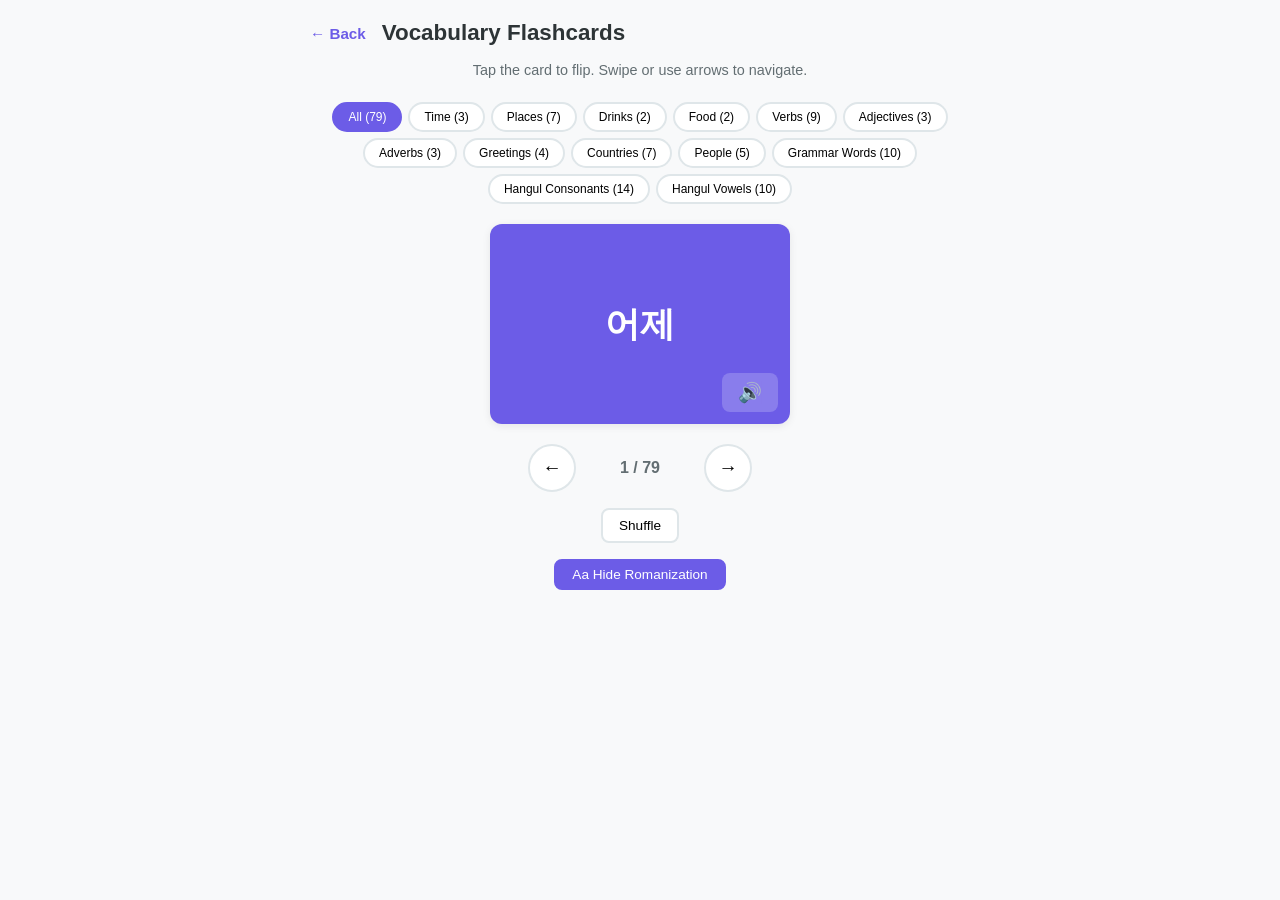
==== flashcards.html @ ff0bfa03 "Initial commit: Korean practice app for Clayton - 이에요/예요 Builder (intro pattern with topic + noun bl" ====
<!DOCTYPE html>
<html lang="en">
<head>
  <meta charset="UTF-8">
  <meta name="viewport" content="width=device-width, initial-scale=1.0">
  <title>Flashcards — Clayton</title>
  <link rel="stylesheet" href="css/styles.css">
</head>
<body>
  <div class="container builder-page">
    <header class="page-header">
      <a href="index.html" class="back-btn">&larr; Back</a>
      <h1>Vocabulary Flashcards</h1>
    </header>

    <p class="instruction">Tap the card to flip. Swipe or use arrows to navigate.</p>

    <div class="category-tabs" id="category-tabs"></div>

    <div class="flashcard-area">
      <div class="flashcard" id="flashcard">
        <div class="flashcard-inner" id="flashcard-inner">
          <div class="flashcard-front">
            <span class="card-korean" id="card-korean"></span>
            <button class="tts-btn" id="card-tts" title="Listen">🔊</button>
          </div>
          <div class="flashcard-back">
            <span class="card-english" id="card-english"></span>
            <span class="card-romanization" id="card-romanization"></span>
          </div>
        </div>
      </div>
    </div>

    <div class="flashcard-controls">
      <button class="fc-btn" id="prev-btn">&larr;</button>
      <span class="fc-progress" id="progress">1 / 10</span>
      <button class="fc-btn" id="next-btn">&rarr;</button>
    </div>

    <div class="flashcard-actions">
      <button class="fc-action-btn" id="shuffle-btn">Shuffle</button>
    </div>

    <div class="rom-toggle">
      <button class="btn-rom active" id="toggle-rom">Aa Hide Romanization</button>
    </div>
  </div>

  <script src="js/common.js"></script>
  <script src="js/flashcard.js"></script>
</body>
</html>
---- css/styles.css ----
/* === Korean Practice — Sentence Builder === */

:root {
  --primary: #6C5CE7;
  --primary-light: #A29BFE;
  --accent: #00B894;
  --bg: #F8F9FA;
  --card-bg: #FFFFFF;
  --text: #2D3436;
  --text-light: #636E72;
  --border: #DFE6E9;
  --shadow: 0 2px 8px rgba(0,0,0,0.08);
  --radius: 12px;

  --block-subject: #6C5CE7;
  --block-time: #FDCB6E;
  --block-place: #00B894;
  --block-object: #E17055;
  --block-verb: #0984E3;
  --block-adverb: #E84393;
  --block-adjective: #00CEC9;
}

* { box-sizing: border-box; margin: 0; padding: 0; }

body {
  font-family: -apple-system, BlinkMacSystemFont, 'Segoe UI', sans-serif;
  background: var(--bg);
  color: var(--text);
  min-height: 100vh;
}

.container {
  max-width: 700px;
  margin: 0 auto;
  padding: 20px;
}

/* --- Index Page --- */
.index-page { text-align: center; padding-top: 60px; }

.app-header h1 {
  font-size: 1.8rem;
  margin-bottom: 8px;
}

.student-name { color: var(--primary); }

.subtitle {
  color: var(--text-light);
  font-size: 1rem;
  margin-bottom: 40px;
}

.pattern-cards {
  display: flex;
  flex-direction: column;
  gap: 20px;
  max-width: 400px;
  margin: 0 auto;
}

.pattern-card {
  display: block;
  background: var(--card-bg);
  border-radius: var(--radius);
  padding: 28px 24px;
  text-decoration: none;
  color: var(--text);
  box-shadow: var(--shadow);
  border: 2px solid transparent;
  transition: transform 0.15s, border-color 0.15s;
}

.pattern-card:hover {
  transform: translateY(-2px);
  border-color: var(--primary-light);
}

.card-icon { font-size: 2.5rem; display: block; margin-bottom: 12px; }

.pattern-card h2 { font-size: 1.3rem; margin-bottom: 8px; }

.card-desc { color: var(--text-light); font-size: 0.9rem; margin-bottom: 12px; }

.card-example {
  background: var(--bg);
  padding: 8px 14px;
  border-radius: 8px;
  font-size: 1rem;
  color: var(--primary);
}

.app-footer {
  margin-top: 40px;
  color: var(--text-light);
  font-size: 0.85rem;
}

/* --- Builder Pages --- */
.page-header {
  display: flex;
  align-items: center;
  gap: 16px;
  margin-bottom: 16px;
}

.page-header h1 { font-size: 1.4rem; }

.back-btn {
  text-decoration: none;
  color: var(--primary);
  font-weight: 600;
  font-size: 0.95rem;
}

.instruction {
  color: var(--text-light);
  font-size: 0.9rem;
  margin-bottom: 24px;
  text-align: center;
}

/* --- Sentence Blocks --- */
.sentence-area {
  background: var(--card-bg);
  border-radius: var(--radius);
  padding: 24px 16px;
  box-shadow: var(--shadow);
  margin-bottom: 20px;
}

.block-row {
  display: flex;
  gap: 8px;
  flex-wrap: wrap;
  justify-content: center;
}

.block {
  flex: 1;
  min-width: 80px;
  max-width: 140px;
  padding: 14px 8px;
  border-radius: 10px;
  text-align: center;
  cursor: pointer;
  user-select: none;
  transition: transform 0.12s, box-shadow 0.12s;
  border: 2px solid transparent;
}

.block:active { transform: scale(0.95); }

.block:hover {
  box-shadow: 0 4px 12px rgba(0,0,0,0.15);
}

.block[data-slot="subject"] { background: var(--block-subject); color: #fff; }
.block[data-slot="time"] { background: var(--block-time); color: var(--text); }
.block[data-slot="place"] { background: var(--block-place); color: #fff; }
.block[data-slot="object"] { background: var(--block-object); color: #fff; }
.block[data-slot="verb"] { background: var(--block-verb); color: #fff; }
.block[data-slot="adverb"] { background: var(--block-adverb); color: #fff; }
.block[data-slot="adjective"] { background: var(--block-adjective); color: #fff; }

.block-kr {
  display: block;
  font-size: 1.2rem;
  font-weight: 700;
  margin-bottom: 4px;
}

.block-rom {
  display: block;
  font-size: 0.65rem;
  opacity: 0.85;
  margin-bottom: 2px;
  text-transform: uppercase;
  letter-spacing: 0.5px;
}

.block-en {
  display: block;
  font-size: 0.7rem;
  opacity: 0.8;
}

.block.pulse {
  animation: pulse 0.3s ease;
}

@keyframes pulse {
  0% { transform: scale(1); }
  50% { transform: scale(1.08); }
  100% { transform: scale(1); }
}

/* --- Result Area --- */
.result-area {
  text-align: center;
  padding: 20px;
  background: var(--card-bg);
  border-radius: var(--radius);
  box-shadow: var(--shadow);
  margin-bottom: 16px;
}

.full-sentence {
  font-size: 1.5rem;
  font-weight: 700;
  margin-bottom: 8px;
  color: var(--text);
  min-height: 2rem;
}

.translation {
  font-size: 0.95rem;
  color: var(--text-light);
  margin-bottom: 16px;
  min-height: 1.4rem;
}

.tts-btn-large {
  background: var(--primary);
  color: #fff;
  border: none;
  padding: 10px 24px;
  border-radius: 8px;
  font-size: 1rem;
  cursor: pointer;
  transition: background 0.15s;
}

.tts-btn-large:hover { background: var(--primary-light); }
.tts-btn-large:active { transform: scale(0.97); }

/* --- Slot Labels --- */
.slot-labels {
  display: flex;
  justify-content: center;
  gap: 8px;
  flex-wrap: wrap;
}

.slot-labels span {
  flex: 1;
  min-width: 80px;
  max-width: 140px;
  text-align: center;
  font-size: 0.7rem;
  color: var(--text-light);
  text-transform: uppercase;
  letter-spacing: 0.5px;
}

/* --- Adverb Toggle --- */
.adverb-toggle {
  text-align: center;
  margin-bottom: 16px;
}

.btn-adverb {
  background: var(--block-adverb);
  color: #fff;
  border: none;
  padding: 8px 20px;
  border-radius: 8px;
  font-size: 0.9rem;
  cursor: pointer;
  transition: opacity 0.15s;
}

.btn-adverb:hover { opacity: 0.85; }
.btn-adverb.active { background: var(--text-light); }

/* --- Romanization Toggle --- */
.rom-toggle {
  text-align: center;
  margin-bottom: 16px;
}

.btn-rom {
  background: var(--card-bg);
  color: var(--text);
  border: 2px solid var(--border);
  padding: 6px 16px;
  border-radius: 8px;
  font-size: 0.85rem;
  cursor: pointer;
  transition: border-color 0.15s, background 0.15s;
}

.btn-rom:hover { border-color: var(--primary-light); }
.btn-rom.active { background: var(--primary); color: #fff; border-color: var(--primary); }

body.hide-rom .block-rom { display: none !important; }
body.hide-rom .card-romanization { display: none !important; }

/* --- Flashcard Page --- */
.category-tabs {
  display: flex;
  gap: 6px;
  flex-wrap: wrap;
  justify-content: center;
  margin-bottom: 20px;
}

.cat-tab {
  background: var(--card-bg);
  border: 2px solid var(--border);
  padding: 6px 14px;
  border-radius: 20px;
  font-size: 0.75rem;
  cursor: pointer;
  transition: all 0.15s;
}

.cat-tab:hover { border-color: var(--primary-light); }
.cat-tab.active { background: var(--primary); color: #fff; border-color: var(--primary); }

.flashcard-area {
  display: flex;
  justify-content: center;
  margin-bottom: 20px;
  perspective: 1000px;
}

.flashcard {
  width: 300px;
  height: 200px;
  cursor: pointer;
  perspective: 1000px;
}

.flashcard-inner {
  width: 100%;
  height: 100%;
  position: relative;
  transition: transform 0.5s;
  transform-style: preserve-3d;
}

.flashcard-inner.flipped {
  transform: rotateY(180deg);
}

.flashcard-front, .flashcard-back {
  position: absolute;
  width: 100%;
  height: 100%;
  backface-visibility: hidden;
  border-radius: var(--radius);
  box-shadow: var(--shadow);
  display: flex;
  flex-direction: column;
  align-items: center;
  justify-content: center;
  padding: 20px;
}

.flashcard-front {
  background: var(--primary);
  color: #fff;
}

.flashcard-back {
  background: var(--card-bg);
  color: var(--text);
  transform: rotateY(180deg);
}

.card-korean {
  font-size: 2.2rem;
  font-weight: 700;
}

.card-english {
  font-size: 1.3rem;
  font-weight: 600;
  margin-bottom: 8px;
}

.card-romanization {
  font-size: 0.9rem;
  color: var(--text-light);
  text-transform: uppercase;
  letter-spacing: 0.5px;
}

.tts-btn {
  background: rgba(255,255,255,0.2);
  border: none;
  padding: 8px 16px;
  border-radius: 8px;
  font-size: 1.2rem;
  cursor: pointer;
  position: absolute;
  bottom: 12px;
  right: 12px;
  transition: background 0.15s;
}

.tts-btn:hover { background: rgba(255,255,255,0.3); }

.flashcard-controls {
  display: flex;
  align-items: center;
  justify-content: center;
  gap: 24px;
  margin-bottom: 16px;
}

.fc-btn {
  background: var(--card-bg);
  border: 2px solid var(--border);
  width: 48px;
  height: 48px;
  border-radius: 50%;
  font-size: 1.2rem;
  cursor: pointer;
  transition: all 0.15s;
  display: flex;
  align-items: center;
  justify-content: center;
}

.fc-btn:hover { border-color: var(--primary); background: var(--primary); color: #fff; }

.fc-progress {
  font-size: 1rem;
  color: var(--text-light);
  font-weight: 600;
  min-width: 80px;
  text-align: center;
}

.flashcard-actions {
  display: flex;
  gap: 12px;
  justify-content: center;
  margin-bottom: 16px;
}

.fc-action-btn {
  background: var(--card-bg);
  border: 2px solid var(--border);
  padding: 8px 16px;
  border-radius: 8px;
  font-size: 0.85rem;
  cursor: pointer;
  transition: all 0.15s;
}

.fc-action-btn:hover { border-color: var(--primary-light); }

/* --- Utilities --- */
.hidden { display: none !important; }

/* --- Responsive --- */
@media (max-width: 500px) {
  .block {
    min-width: 60px;
    max-width: 110px;
    padding: 10px 6px;
  }
  .block-kr { font-size: 1rem; }
  .full-sentence { font-size: 1.25rem; }
  .index-page { padding-top: 30px; }
  .app-header h1 { font-size: 1.5rem; }
  .flashcard { width: 260px; height: 180px; }
  .card-korean { font-size: 1.8rem; }
  .cat-tab { padding: 4px 10px; font-size: 0.7rem; }
}
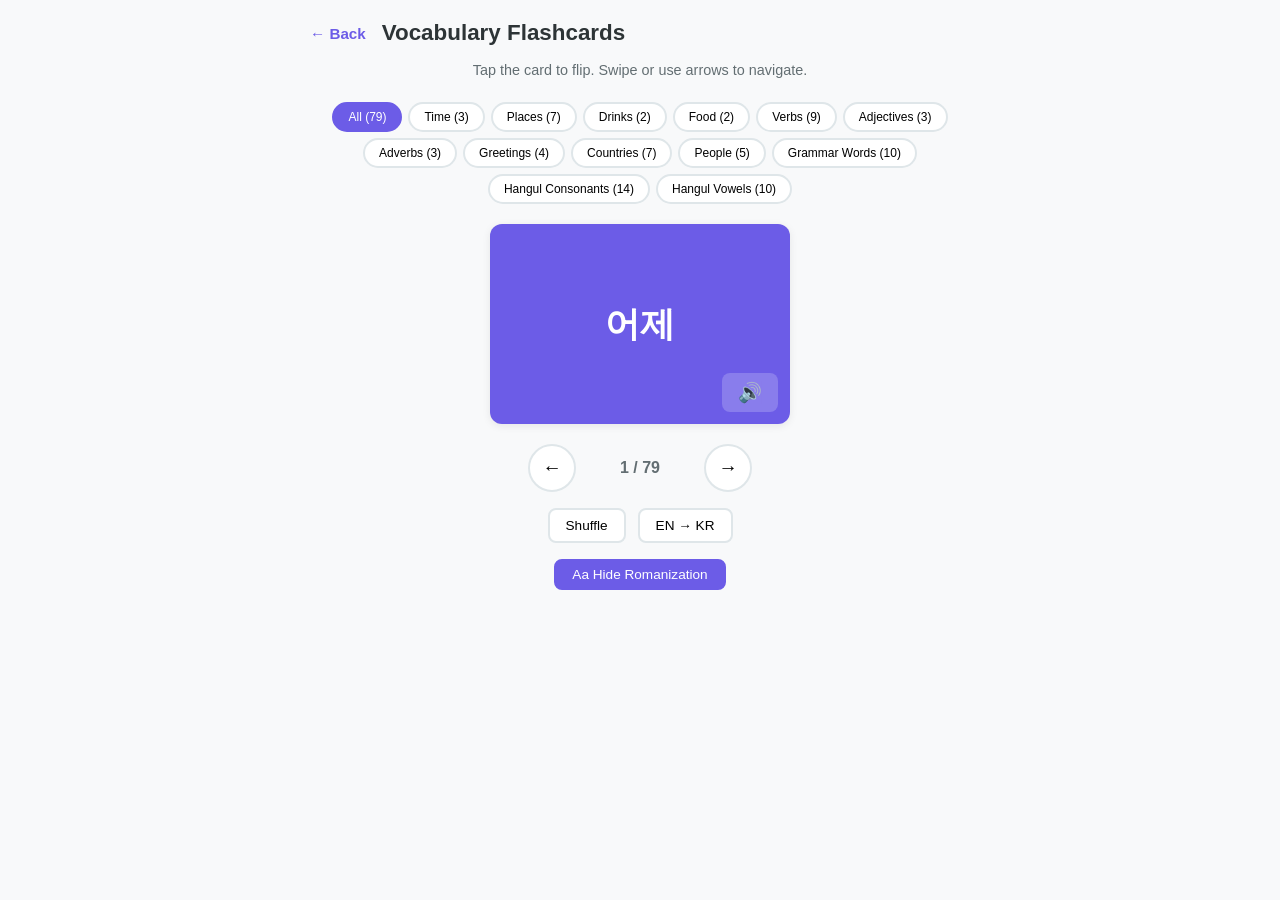
==== commit 0dc69a10: "Add flashcard direction toggle (KR→EN / EN→KR) Co-Authored-By: Claude Opus 4.6 <noreply@anthropic.co" ====
--- a/flashcards.html
+++ b/flashcards.html
@@ -3,7 +3,7 @@
 <head>
   <meta charset="UTF-8">
   <meta name="viewport" content="width=device-width, initial-scale=1.0">
-  <title>Flashcards — Clayton</title>
+  <title>Flashcards — STUDENT_NAME</title>
   <link rel="stylesheet" href="css/styles.css">
 </head>
 <body>
@@ -40,6 +40,7 @@
 
     <div class="flashcard-actions">
       <button class="fc-action-btn" id="shuffle-btn">Shuffle</button>
+      <button class="fc-action-btn" id="direction-btn">EN &rarr; KR</button>
     </div>
 
     <div class="rom-toggle">
--- a/css/styles.css
+++ b/css/styles.css
@@ -453,6 +453,58 @@
 }
 
 .fc-action-btn:hover { border-color: var(--primary-light); }
+
+/* --- Block TTS Button --- */
+.block {
+  position: relative;
+}
+
+.block-tts-btn {
+  position: absolute;
+  top: 4px;
+  right: 4px;
+  width: 22px;
+  height: 22px;
+  border-radius: 50%;
+  background: rgba(255,255,255,0.25);
+  border: 1.5px solid rgba(255,255,255,0.4);
+  cursor: pointer;
+  display: flex;
+  align-items: center;
+  justify-content: center;
+  transition: background 0.15s, transform 0.15s;
+  padding: 0;
+  z-index: 2;
+}
+
+.block-tts-btn:hover {
+  background: rgba(255,255,255,0.45);
+  transform: scale(1.15);
+}
+
+.block-tts-btn:active {
+  transform: scale(0.9);
+}
+
+.block-tts-btn svg {
+  width: 12px;
+  height: 12px;
+  fill: rgba(255,255,255,0.9);
+}
+
+/* Time block has dark text, adjust TTS button */
+.block[data-slot="time"] .block-tts-btn {
+  background: rgba(0,0,0,0.1);
+  border-color: rgba(0,0,0,0.2);
+}
+
+.block[data-slot="time"] .block-tts-btn:hover {
+  background: rgba(0,0,0,0.2);
+}
+
+.block[data-slot="time"] .block-tts-btn svg {
+  fill: rgba(0,0,0,0.6);
+}
 
 /* --- Utilities --- */
 .hidden { display: none !important; }
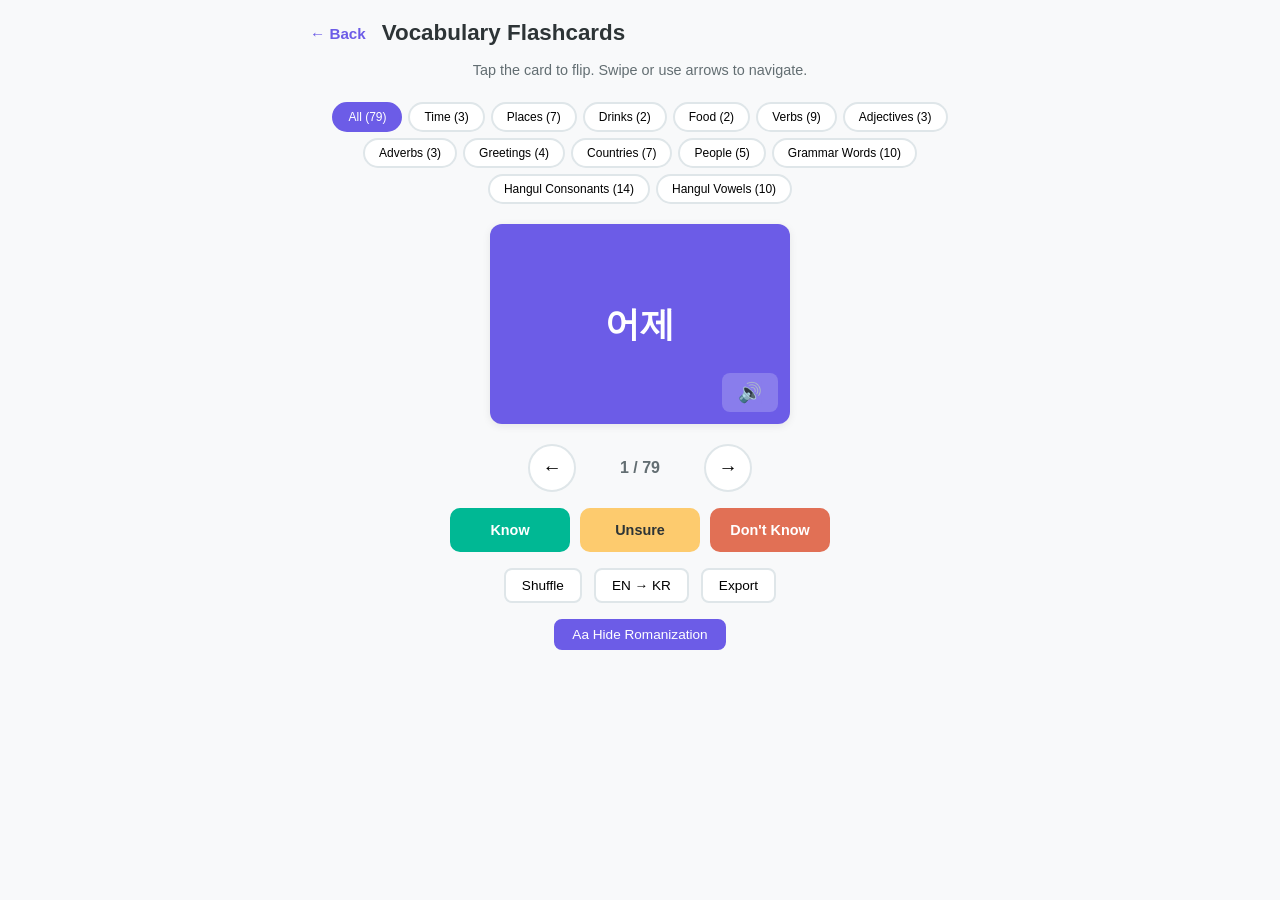
==== commit f991791f: "Add response tracking system to flashcards - Know/Unsure/Don't Know buttons below flashcards - local" ====
--- a/flashcards.html
+++ b/flashcards.html
@@ -38,9 +38,16 @@
       <button class="fc-btn" id="next-btn">&rarr;</button>
     </div>
 
+    <div class="response-buttons" id="response-buttons">
+      <button class="resp-btn resp-know" data-resp="know" title="Press 1">Know</button>
+      <button class="resp-btn resp-unsure" data-resp="unsure" title="Press 2">Unsure</button>
+      <button class="resp-btn resp-dont-know" data-resp="dont_know" title="Press 3">Don't Know</button>
+    </div>
+
     <div class="flashcard-actions">
       <button class="fc-action-btn" id="shuffle-btn">Shuffle</button>
       <button class="fc-action-btn" id="direction-btn">EN &rarr; KR</button>
+      <button class="fc-action-btn" id="export-btn">Export</button>
     </div>
 
     <div class="rom-toggle">
--- a/css/styles.css
+++ b/css/styles.css
@@ -254,6 +254,42 @@
   letter-spacing: 0.5px;
 }
 
+/* --- Element Toggle Buttons (Action Builder) --- */
+.element-toggles {
+  display: flex;
+  gap: 8px;
+  justify-content: center;
+  margin-bottom: 16px;
+  flex-wrap: wrap;
+}
+
+.element-toggle {
+  background: var(--bg-card);
+  color: var(--text-light);
+  border: 2px solid var(--text-light);
+  padding: 6px 16px;
+  border-radius: 20px;
+  font-size: 0.82rem;
+  font-weight: 600;
+  cursor: pointer;
+  transition: all 0.2s;
+}
+
+.element-toggle:hover {
+  background: rgba(107, 114, 128, 0.1);
+}
+
+.element-toggle.active {
+  background: var(--primary);
+  color: #fff;
+  border-color: var(--primary);
+}
+
+.element-toggle:disabled {
+  opacity: 0.4;
+  cursor: not-allowed;
+}
+
 /* --- Adverb Toggle --- */
 .adverb-toggle {
   text-align: center;
@@ -504,6 +540,55 @@
 
 .block[data-slot="time"] .block-tts-btn svg {
   fill: rgba(0,0,0,0.6);
+}
+
+/* --- Response Tracking Buttons --- */
+.response-buttons {
+  display: flex;
+  gap: 10px;
+  justify-content: center;
+  margin-bottom: 16px;
+}
+
+.resp-btn {
+  flex: 1;
+  max-width: 120px;
+  padding: 12px 8px;
+  border-radius: 10px;
+  font-size: 0.9rem;
+  font-weight: 600;
+  cursor: pointer;
+  transition: all 0.15s;
+  border: 2px solid transparent;
+}
+
+.resp-know {
+  background: #00B894;
+  color: #fff;
+  border-color: #00B894;
+}
+
+.resp-know:hover { background: #00a381; }
+
+.resp-unsure {
+  background: #FDCB6E;
+  color: #2D3436;
+  border-color: #FDCB6E;
+}
+
+.resp-unsure:hover { background: #f0be4a; }
+
+.resp-dont-know {
+  background: #E17055;
+  color: #fff;
+  border-color: #E17055;
+}
+
+.resp-dont-know:hover { background: #d05a40; }
+
+.resp-btn.resp-used {
+  transform: scale(0.92);
+  opacity: 0.6;
 }
 
 /* --- Utilities --- */
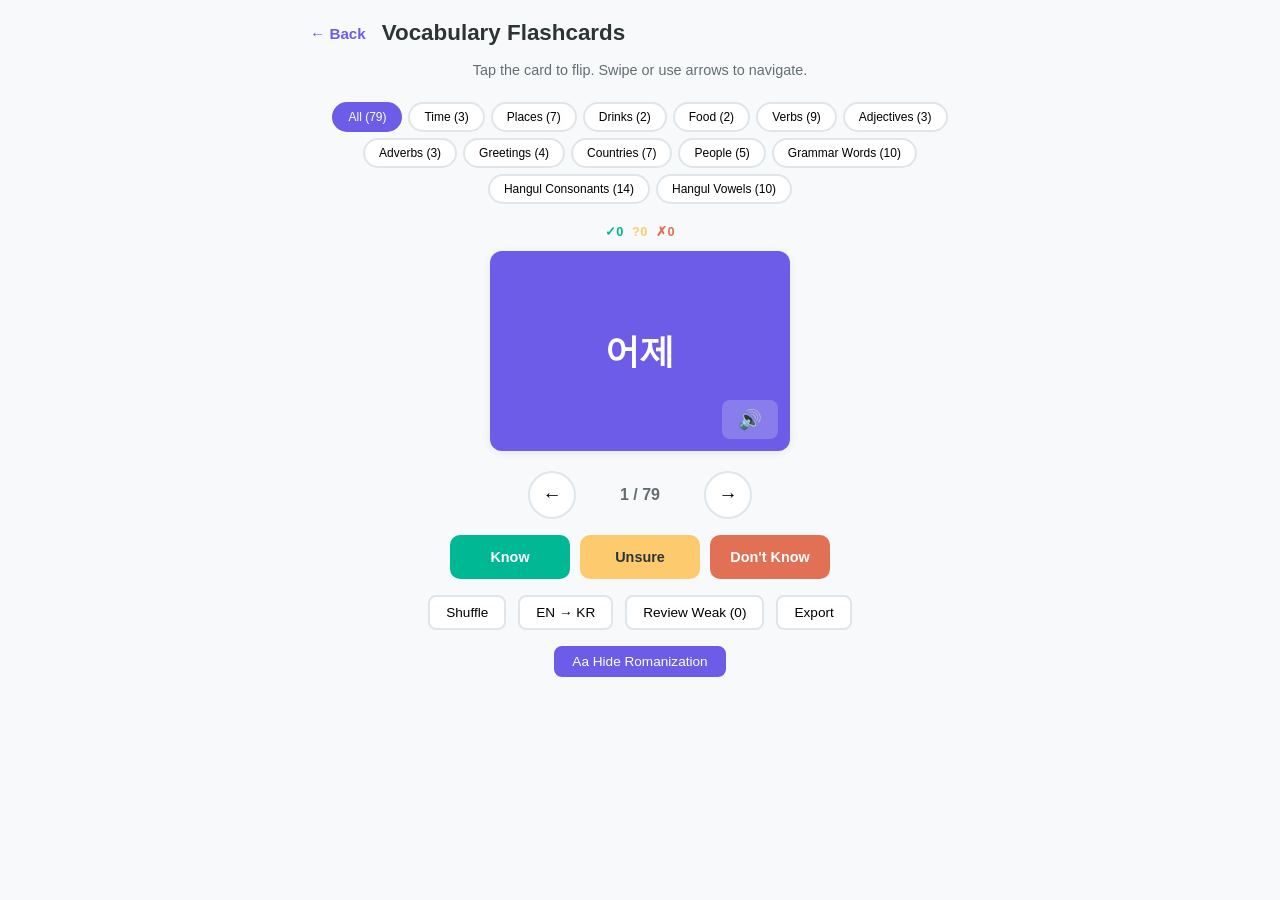
==== commit 6c8b5bc3: "Add batch response tracking + smart review system - Batch webhook: responses queue locally, flush on" ====
--- a/flashcards.html
+++ b/flashcards.html
@@ -16,6 +16,13 @@
     <p class="instruction">Tap the card to flip. Swipe or use arrows to navigate.</p>
 
     <div class="category-tabs" id="category-tabs"></div>
+
+    <div class="review-banner hidden" id="review-banner">
+      <span>Reviewing weak words</span>
+      <button class="review-exit-btn" id="review-exit-btn">Show All</button>
+    </div>
+
+    <div class="mastery-stats" id="mastery-stats"></div>
 
     <div class="flashcard-area">
       <div class="flashcard" id="flashcard">
@@ -47,6 +54,7 @@
     <div class="flashcard-actions">
       <button class="fc-action-btn" id="shuffle-btn">Shuffle</button>
       <button class="fc-action-btn" id="direction-btn">EN &rarr; KR</button>
+      <button class="fc-action-btn" id="review-weak-btn">Review Weak (0)</button>
       <button class="fc-action-btn" id="export-btn">Export</button>
     </div>
 
--- a/css/styles.css
+++ b/css/styles.css
@@ -590,6 +590,63 @@
   transform: scale(0.92);
   opacity: 0.6;
 }
+
+/* --- Mastery Stats --- */
+.mastery-stats {
+  text-align: center;
+  font-size: 0.8rem;
+  color: var(--text-light);
+  margin-bottom: 12px;
+  letter-spacing: 0.5px;
+}
+
+.mastery-stats .stat-know { color: #00B894; font-weight: 600; }
+.mastery-stats .stat-unsure { color: #FDCB6E; font-weight: 600; }
+.mastery-stats .stat-dont-know { color: #E17055; font-weight: 600; }
+
+/* --- Card Status Badge --- */
+.card-badge {
+  position: absolute;
+  top: 8px;
+  left: 8px;
+  width: 10px;
+  height: 10px;
+  border-radius: 50%;
+  z-index: 2;
+}
+
+.card-badge.know { background: #00B894; }
+.card-badge.unsure { background: #FDCB6E; }
+.card-badge.dont-know { background: #E17055; }
+
+/* --- Review Banner --- */
+.review-banner {
+  text-align: center;
+  background: var(--primary);
+  color: #fff;
+  padding: 8px;
+  border-radius: 8px;
+  margin-bottom: 12px;
+  display: flex;
+  justify-content: center;
+  align-items: center;
+  gap: 12px;
+  font-size: 0.85rem;
+  font-weight: 600;
+}
+
+.review-exit-btn {
+  background: rgba(255,255,255,0.2);
+  border: none;
+  color: #fff;
+  padding: 4px 12px;
+  border-radius: 6px;
+  cursor: pointer;
+  font-size: 0.8rem;
+  transition: background 0.15s;
+}
+
+.review-exit-btn:hover { background: rgba(255,255,255,0.35); }
 
 /* --- Utilities --- */
 .hidden { display: none !important; }
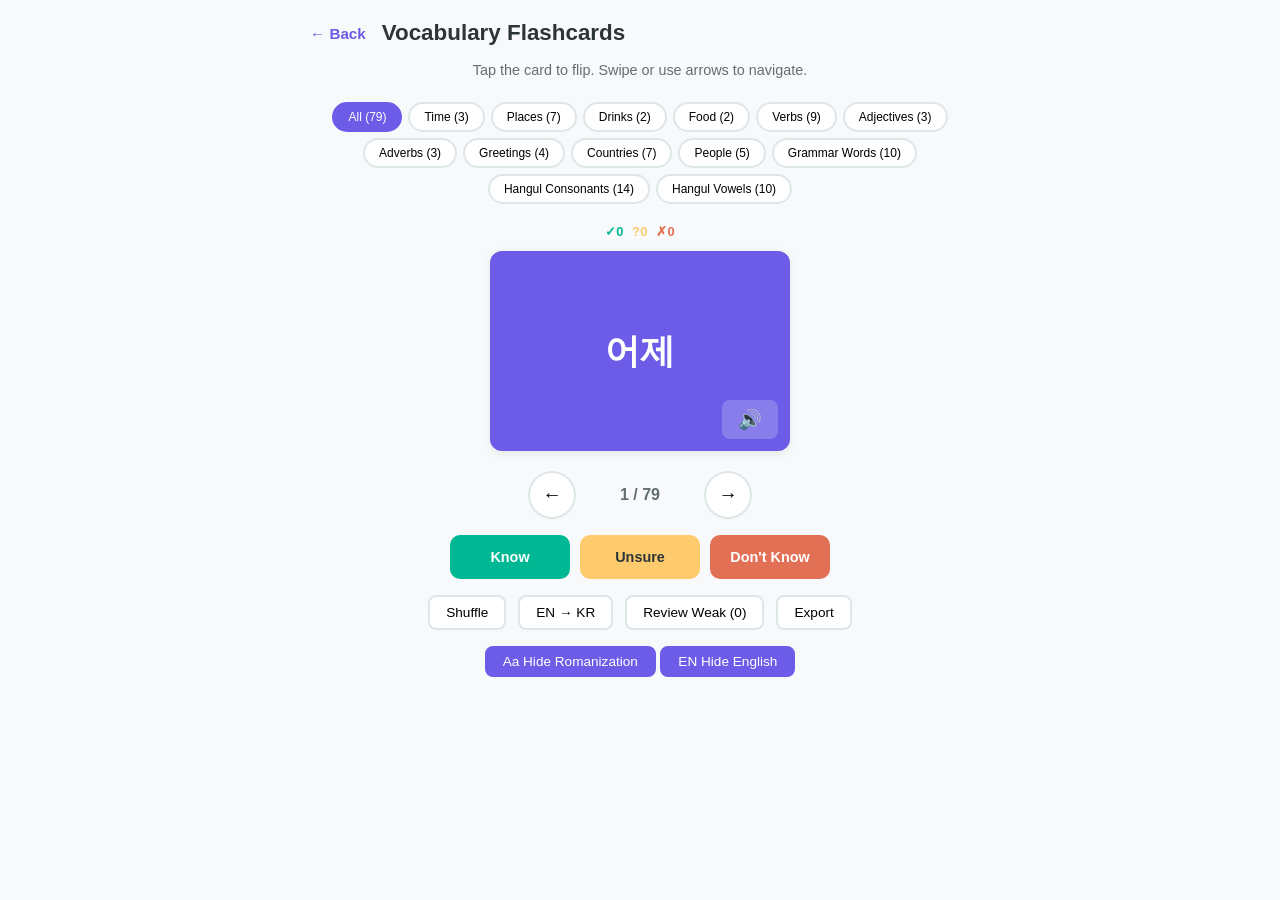
==== commit 2268b1f5: "Add Hide English toggle alongside Hide Romanization New button lets students hide English translatio" ====
--- a/flashcards.html
+++ b/flashcards.html
@@ -3,7 +3,7 @@
 <head>
   <meta charset="UTF-8">
   <meta name="viewport" content="width=device-width, initial-scale=1.0">
-  <title>Flashcards — STUDENT_NAME</title>
+  <title>Flashcards — Clayton</title>
   <link rel="stylesheet" href="css/styles.css">
 </head>
 <body>
@@ -60,6 +60,7 @@
 
     <div class="rom-toggle">
       <button class="btn-rom active" id="toggle-rom">Aa Hide Romanization</button>
+      <button class="btn-rom active" id="toggle-en">EN Hide English</button>
     </div>
   </div>
 
--- a/css/styles.css
+++ b/css/styles.css
@@ -332,6 +332,8 @@
 
 body.hide-rom .block-rom { display: none !important; }
 body.hide-rom .card-romanization { display: none !important; }
+body.hide-en .block-en { display: none !important; }
+body.hide-en .card-english { display: none !important; }
 
 /* --- Flashcard Page --- */
 .category-tabs {
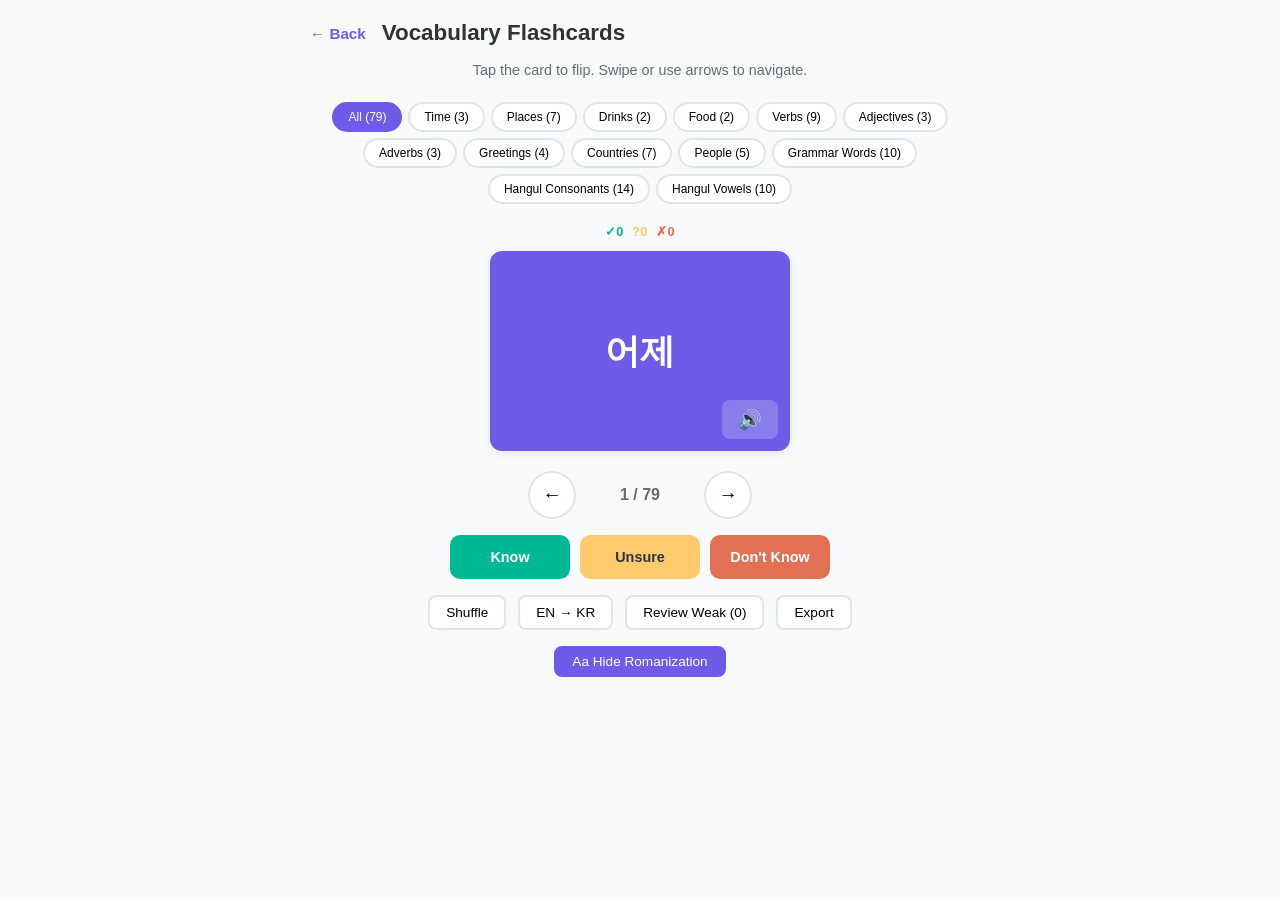
==== commit c6aaaa48: "Remove Hide English from flashcards, unify Describe toggle style - Flashcards: removed EN toggle (En" ====
--- a/flashcards.html
+++ b/flashcards.html
@@ -60,7 +60,6 @@
 
     <div class="rom-toggle">
       <button class="btn-rom active" id="toggle-rom">Aa Hide Romanization</button>
-      <button class="btn-rom active" id="toggle-en">EN Hide English</button>
     </div>
   </div>
 
